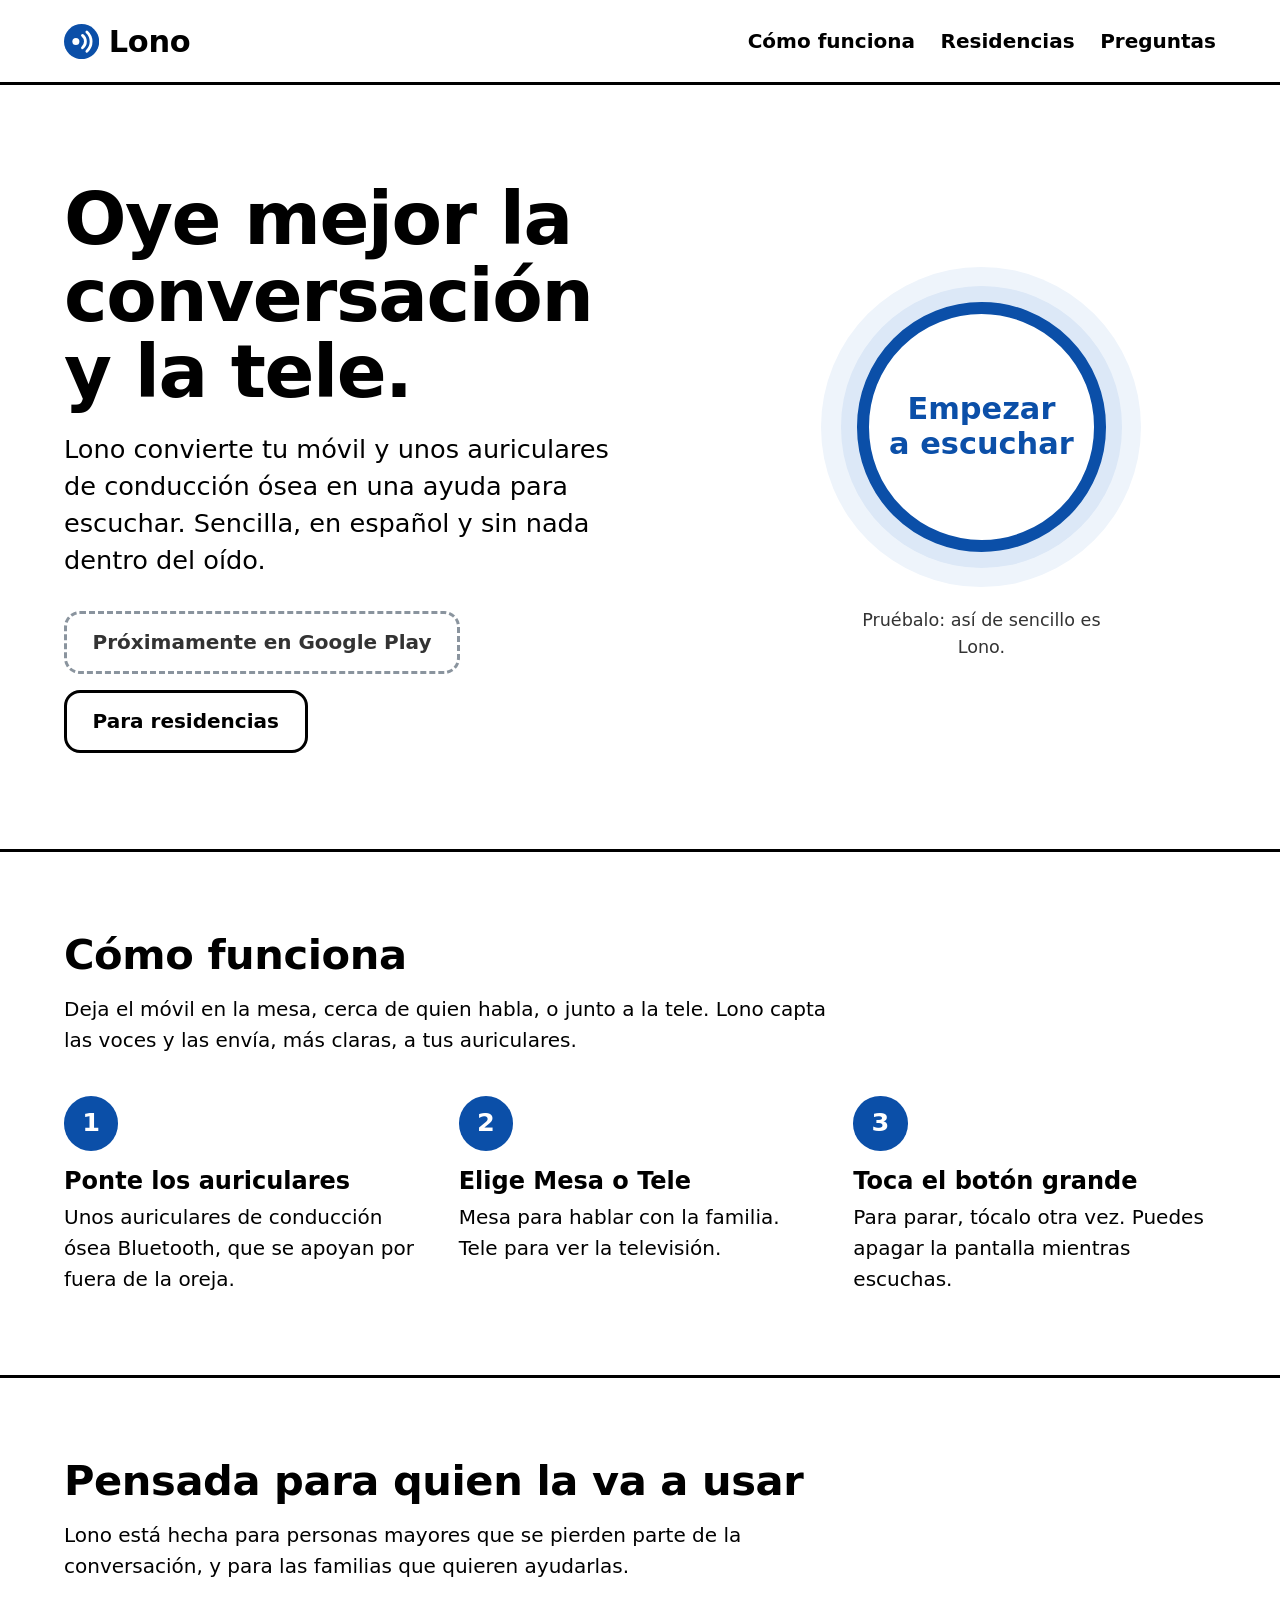
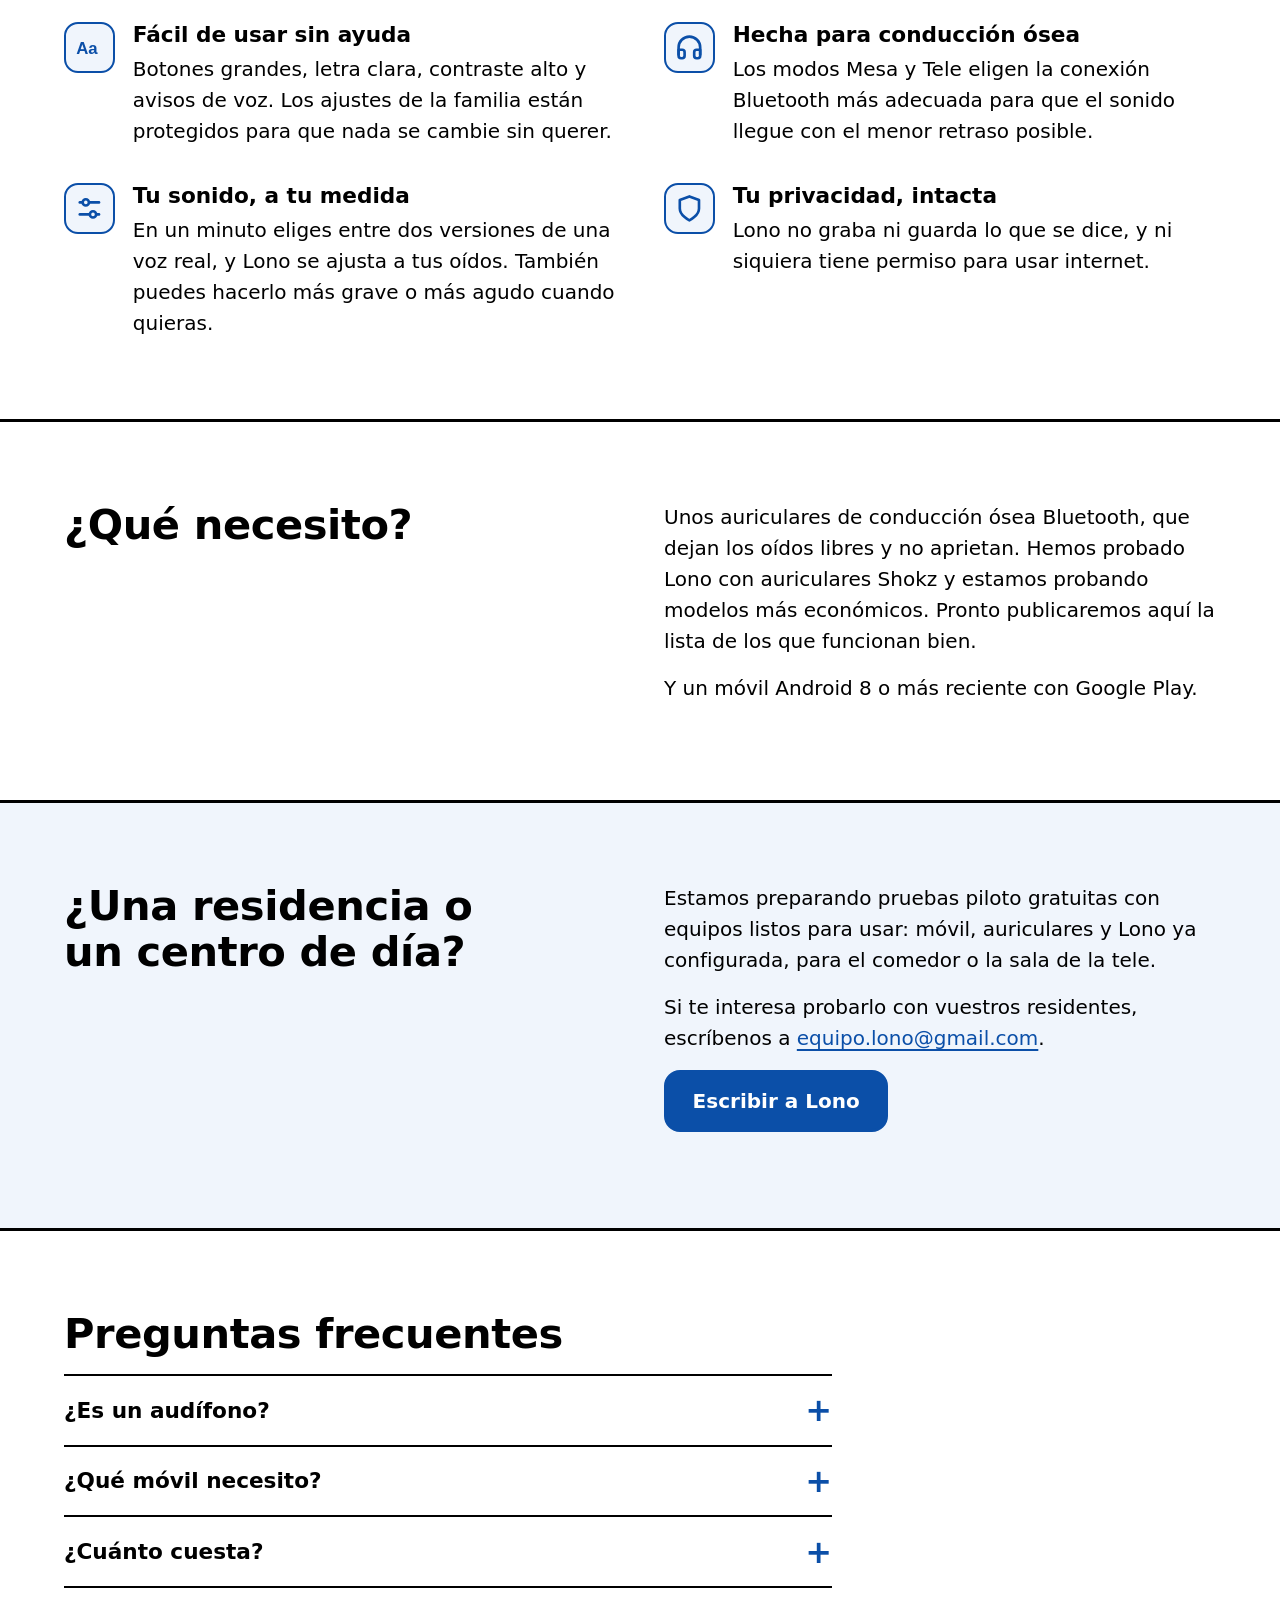
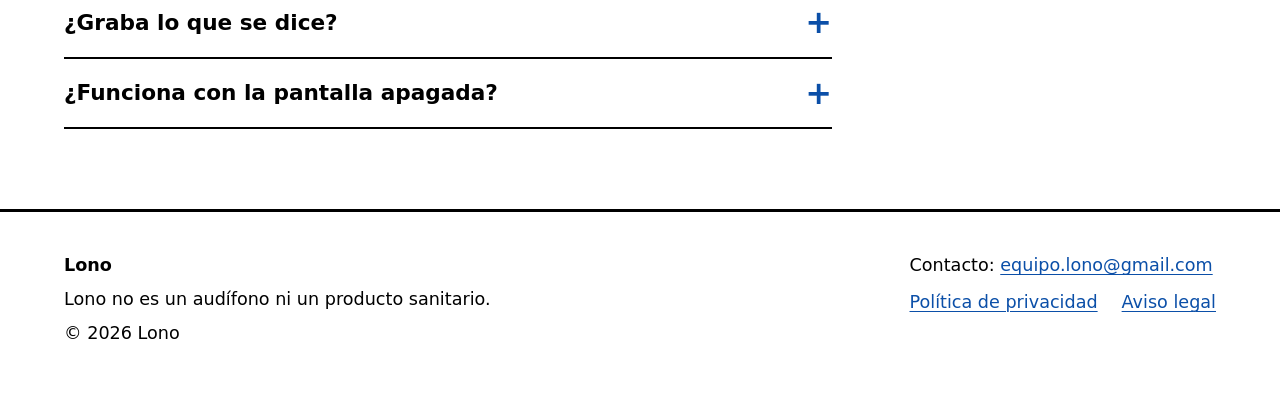
==== index.html @ 9894922c "Add files via upload" ====
<!doctype html>
<html lang="es">
<head>
  <meta charset="utf-8">
  <meta name="viewport" content="width=device-width, initial-scale=1">
  <title>Lono: oye mejor la conversación y la tele</title>
  <meta name="description" content="Lono convierte tu móvil y unos auriculares de conducción ósea en una ayuda para escuchar. Sencilla, en español y pensada para personas mayores.">
  <meta name="theme-color" content="#0B4FA8">
  <link rel="icon" href="favicon.svg" type="image/svg+xml">
  <link rel="stylesheet" href="estilos.css">
</head>
<body>
  <a class="skip" href="#contenido">Saltar al contenido</a>

  <header class="site-header">
    <div class="wrap">
      <a class="brand" href="./" aria-label="Lono, inicio">
        <svg class="brand-mark" viewBox="0 0 40 40" aria-hidden="true">
          <circle cx="20" cy="20" r="20" fill="#0B4FA8"/>
          <circle cx="13.5" cy="20" r="4" fill="#FFFFFF"/>
          <path d="M21 13a9 9 0 0 1 0 14" fill="none" stroke="#FFFFFF" stroke-width="3.2" stroke-linecap="round"/>
          <path d="M26 9a15 15 0 0 1 0 22" fill="none" stroke="#FFFFFF" stroke-width="3.2" stroke-linecap="round"/>
        </svg>
        Lono
      </a>
      <nav class="site-nav" aria-label="Principal">
        <ul>
          <li><a href="#como-funciona">Cómo funciona</a></li>
          <li><a href="#residencias">Residencias</a></li>
          <li><a href="#preguntas">Preguntas</a></li>
        </ul>
      </nav>
    </div>
  </header>

  <main id="contenido">
    <section class="hero" aria-labelledby="titulo">
      <div class="wrap">
        <div>
          <h1 id="titulo">Oye mejor la conversación y la tele.</h1>
          <p class="lead">Lono convierte tu móvil y unos auriculares de conducción ósea en una ayuda para escuchar. Sencilla, en español y sin nada dentro del oído.</p>
          <div class="actions">
            <span class="button button-soon" aria-disabled="true">Próximamente en Google Play</span>
            <a class="button button-quiet" href="#residencias">Para residencias</a>
          </div>
        </div>

        <div class="demo">
          <div class="rings">
            <button class="big-button" type="button" aria-pressed="false">
              <span>
                <span class="stop" aria-hidden="true"></span>
                <span class="label">Empezar<br>a escuchar</span>
              </span>
            </button>
          </div>
          <p class="demo-note" aria-live="polite">Pruébalo: así de sencillo es Lono.</p>
        </div>
      </div>
    </section>

    <section class="section" id="como-funciona" aria-labelledby="titulo-como">
      <div class="wrap">
        <h2 id="titulo-como">Cómo funciona</h2>
        <p class="intro">Deja el móvil en la mesa, cerca de quien habla, o junto a la tele. Lono capta las voces y las envía, más claras, a tus auriculares.</p>
        <ol class="steps">
          <li>
            <h3>Ponte los auriculares</h3>
            <p>Unos auriculares de conducción ósea Bluetooth, que se apoyan por fuera de la oreja.</p>
          </li>
          <li>
            <h3>Elige Mesa o Tele</h3>
            <p>Mesa para hablar con la familia. Tele para ver la televisión.</p>
          </li>
          <li>
            <h3>Toca el botón grande</h3>
            <p>Para parar, tócalo otra vez. Puedes apagar la pantalla mientras escuchas.</p>
          </li>
        </ol>
      </div>
    </section>

    <section class="section" id="para-quien" aria-labelledby="titulo-para">
      <div class="wrap">
        <h2 id="titulo-para">Pensada para quien la va a usar</h2>
        <p class="intro">Lono está hecha para personas mayores que se pierden parte de la conversación, y para las familias que quieren ayudarlas.</p>
        <ul class="features">
          <li>
            <span class="icon" aria-hidden="true">
              <svg viewBox="0 0 24 24"><text x="1" y="17.5" font-size="14" font-weight="700" fill="currentColor" font-family="Atkinson Hyperlegible, Arial, sans-serif">Aa</text></svg>
            </span>
            <div>
              <h3>Fácil de usar sin ayuda</h3>
              <p>Botones grandes, letra clara, contraste alto y avisos de voz. Los ajustes de la familia están protegidos para que nada se cambie sin querer.</p>
            </div>
          </li>
          <li>
            <span class="icon" aria-hidden="true">
              <svg viewBox="0 0 24 24" fill="none" stroke="currentColor" stroke-width="2.2" stroke-linecap="round" stroke-linejoin="round"><path d="M3 18v-6a9 9 0 0 1 18 0v6"/><path d="M21 19a2 2 0 0 1-2 2h-1a2 2 0 0 1-2-2v-3a2 2 0 0 1 2-2h3z"/><path d="M3 19a2 2 0 0 0 2 2h1a2 2 0 0 0 2-2v-3a2 2 0 0 0-2-2H3z"/></svg>
            </span>
            <div>
              <h3>Hecha para conducción ósea</h3>
              <p>Los modos Mesa y Tele eligen la conexión Bluetooth más adecuada para que el sonido llegue con el menor retraso posible.</p>
            </div>
          </li>
          <li>
            <span class="icon" aria-hidden="true">
              <svg viewBox="0 0 24 24" fill="none" stroke="currentColor" stroke-width="2.2" stroke-linecap="round"><line x1="4" y1="7" x2="20" y2="7"/><line x1="4" y1="17" x2="20" y2="17"/><circle cx="9" cy="7" r="2.6" fill="#F0F5FC"/><circle cx="15" cy="17" r="2.6" fill="#F0F5FC"/></svg>
            </span>
            <div>
              <h3>Tu sonido, a tu medida</h3>
              <p>En un minuto eliges entre dos versiones de una voz real, y Lono se ajusta a tus oídos. También puedes hacerlo más grave o más agudo cuando quieras.</p>
            </div>
          </li>
          <li>
            <span class="icon" aria-hidden="true">
              <svg viewBox="0 0 24 24" fill="none" stroke="currentColor" stroke-width="2.2" stroke-linecap="round" stroke-linejoin="round"><path d="M12 22s8-4 8-10V5l-8-3-8 3v7c0 6 8 10 8 10z"/></svg>
            </span>
            <div>
              <h3>Tu privacidad, intacta</h3>
              <p>Lono no graba ni guarda lo que se dice, y ni siquiera tiene permiso para usar internet.</p>
            </div>
          </li>
        </ul>
      </div>
    </section>

    <section class="section" id="auriculares" aria-labelledby="titulo-auriculares">
      <div class="wrap split">
        <h2 id="titulo-auriculares">¿Qué necesito?</h2>
        <div>
          <p>Unos auriculares de conducción ósea Bluetooth, que dejan los oídos libres y no aprietan. Hemos probado Lono con auriculares Shokz y estamos probando modelos más económicos. Pronto publicaremos aquí la lista de los que funcionan bien.</p>
          <p>Y un móvil Android 8 o más reciente con Google Play.</p>
        </div>
      </div>
    </section>

    <section class="section section-tint" id="residencias" aria-labelledby="titulo-residencias">
      <div class="wrap split">
        <h2 id="titulo-residencias">¿Una residencia o un centro de día?</h2>
        <div>
          <p>Estamos preparando pruebas piloto gratuitas con equipos listos para usar: móvil, auriculares y Lono ya configurada, para el comedor o la sala de la tele.</p>
          <p>Si te interesa probarlo con vuestros residentes, escríbenos a <a href="mailto:equipo.lono@gmail.com">equipo.lono@gmail.com</a>.</p>
          <p><a class="button" href="mailto:equipo.lono@gmail.com?subject=Prueba%20piloto%20de%20Lono">Escribir a Lono</a></p>
        </div>
      </div>
    </section>

    <section class="section" id="preguntas" aria-labelledby="titulo-preguntas">
      <div class="wrap">
        <h2 id="titulo-preguntas">Preguntas frecuentes</h2>
        <div class="faq">
          <details>
            <summary>¿Es un audífono?</summary>
            <p>No. Lono no es un audífono ni un producto sanitario, y no diagnostica ni trata la pérdida de audición. Ayuda a oír mejor las conversaciones y la tele. Si notas que oyes peor, consulta a un profesional sanitario.</p>
          </details>
          <details>
            <summary>¿Qué móvil necesito?</summary>
            <p>Un móvil Android 8 o más reciente con Google Play. De momento Lono no está disponible para iPhone.</p>
          </details>
          <details>
            <summary>¿Cuánto cuesta?</summary>
            <p>Se descarga gratis y puedes probarla 14 días con todo incluido. Después puedes seguir usándola 20 minutos al día sin pagar, o desbloquear el uso ilimitado con un único pago de 9,99 €. Sin suscripciones.</p>
          </details>
          <details>
            <summary>¿Graba lo que se dice?</summary>
            <p>No. El sonido se procesa en el propio móvil al momento: no se graba, no se guarda y no se envía a ningún sitio.</p>
          </details>
          <details>
            <summary>¿Funciona con la pantalla apagada?</summary>
            <p>Sí. En algunos móviles hay que permitirlo una vez en los ajustes de batería, eligiendo «sin restricciones» para Lono.</p>
          </details>
        </div>
      </div>
    </section>
  </main>

  <footer class="site-footer">
    <div class="wrap">
      <div>
        <p><strong>Lono</strong></p>
        <p>Lono no es un audífono ni un producto sanitario.</p>
        <p>© 2026 Lono</p>
      </div>
      <div>
        <p>Contacto: <a href="mailto:equipo.lono@gmail.com">equipo.lono@gmail.com</a></p>
        <ul class="footer-links">
          <li><a href="privacidad.html">Política de privacidad</a></li>
          <li><a href="aviso-legal.html">Aviso legal</a></li>
        </ul>
      </div>
    </div>
  </footer>

  <script>
    (function () {
      var demo = document.querySelector(".demo");
      var button = document.querySelector(".big-button");
      var label = button.querySelector(".label");
      var note = document.querySelector(".demo-note");
      button.addEventListener("click", function () {
        var listening = demo.classList.toggle("is-listening");
        button.setAttribute("aria-pressed", listening ? "true" : "false");
        label.innerHTML = listening ? "Parar" : "Empezar<br>a escuchar";
        note.textContent = listening
          ? "Escuchando. Con Lono, ahora oirías la mesa en tus auriculares."
          : "Pruébalo: así de sencillo es Lono.";
      });
    })();
  </script>
</body>
</html>
---- estilos.css ----
/* Lono: hoja de estilos de la web */

@font-face {
  font-family: "Atkinson Hyperlegible";
  src: url("fuentes/atkinson-400.woff2") format("woff2");
  font-weight: 400;
  font-style: normal;
  font-display: swap;
}
@font-face {
  font-family: "Atkinson Hyperlegible";
  src: url("fuentes/atkinson-700.woff2") format("woff2");
  font-weight: 700;
  font-style: normal;
  font-display: swap;
}

:root {
  --ink: #000000;
  --muted: #333333;
  --blue: #0B4FA8;
  --blue-dark: #083B7E;
  --tint: #F0F5FC;
  --ring: #DCE8F7;
  --ring-soft: #EEF4FB;
  --paper: #FFFFFF;
  --line: #000000;
  --measure: 62ch;
  --page: 72rem;
}

*, *::before, *::after { box-sizing: border-box; }

html {
  -webkit-text-size-adjust: 100%;
  scroll-padding-top: 1rem;
}

body {
  margin: 0;
  background: var(--paper);
  color: var(--ink);
  font-family: "Atkinson Hyperlegible", "Segoe UI", system-ui, -apple-system, Roboto, Arial, sans-serif;
  font-size: 1.25rem;
  line-height: 1.55;
}

svg { display: block; max-width: 100%; }

a {
  color: var(--blue);
  text-decoration-thickness: 0.08em;
  text-underline-offset: 0.18em;
}
a:hover { color: var(--blue-dark); }

:focus-visible {
  outline: 4px solid var(--blue);
  outline-offset: 4px;
  border-radius: 6px;
}

.skip {
  position: absolute;
  left: 1rem;
  top: -5rem;
  z-index: 10;
  padding: 0.6rem 1rem;
  border-radius: 10px;
  background: var(--ink);
  color: #FFFFFF;
}
.skip:focus { top: 1rem; color: #FFFFFF; }

.wrap {
  width: min(100% - 2.5rem, var(--page));
  margin-inline: auto;
}

/* Cabecera */

.site-header { border-bottom: 3px solid var(--line); }
.site-header .wrap {
  display: flex;
  flex-wrap: wrap;
  align-items: center;
  justify-content: space-between;
  gap: 1rem 2rem;
  padding-block: 1.1rem;
}

.brand {
  display: inline-flex;
  align-items: center;
  gap: 0.6rem;
  color: var(--ink);
  font-size: 1.9rem;
  font-weight: 700;
  letter-spacing: -0.01em;
  text-decoration: none;
}
.brand:hover { color: var(--ink); }
.brand-mark { width: 2.2rem; height: 2.2rem; }

.site-nav ul {
  display: flex;
  flex-wrap: wrap;
  gap: 0.4rem 1.6rem;
  margin: 0;
  padding: 0;
  list-style: none;
}
.site-nav a {
  padding: 0.3rem 0;
  border-bottom: 3px solid transparent;
  color: var(--ink);
  font-weight: 700;
  text-decoration: none;
}
.site-nav a:hover { border-bottom-color: var(--blue); color: var(--ink); }

/* Portada */

.hero .wrap {
  display: grid;
  grid-template-columns: 1.15fr 0.85fr;
  align-items: center;
  gap: 3rem;
  padding-block: clamp(3rem, 8vw, 6rem);
}
.hero h1 {
  max-width: 14ch;
  text-wrap: balance;
  margin: 0 0 1.25rem;
  font-size: clamp(2.6rem, 6vw, 4.6rem);
  line-height: 1.04;
  letter-spacing: -0.02em;
}
.hero .lead {
  max-width: 34ch;
  margin: 0 0 2rem;
  font-size: clamp(1.3rem, 2.2vw, 1.6rem);
  line-height: 1.45;
}

.actions { display: flex; flex-wrap: wrap; gap: 1rem; }

.button {
  display: inline-flex;
  align-items: center;
  justify-content: center;
  min-height: 3.75rem;
  padding: 0.8rem 1.6rem;
  border: 3px solid var(--blue);
  border-radius: 16px;
  background: var(--blue);
  color: #FFFFFF;
  font: inherit;
  font-size: 1.25rem;
  font-weight: 700;
  text-align: center;
  text-decoration: none;
  cursor: pointer;
}
.button:hover { border-color: var(--blue-dark); background: var(--blue-dark); color: #FFFFFF; }

.button.button-quiet { border-color: var(--line); background: var(--paper); color: var(--ink); }
.button.button-quiet:hover { background: var(--tint); color: var(--ink); }

.button.button-soon {
  border: 3px dashed #8A949E;
  background: var(--paper);
  color: var(--muted);
  cursor: default;
}
.button.button-soon:hover { background: var(--paper); color: var(--muted); }

/* El botón grande de demostración */

.demo {
  display: flex;
  flex-direction: column;
  align-items: center;
  gap: 1.25rem;
}
.rings {
  position: relative;
  display: grid;
  place-items: center;
  width: clamp(15rem, 30vw, 20rem);
  aspect-ratio: 1;
  border-radius: 50%;
}
.rings::before,
.rings::after {
  content: "";
  position: absolute;
  border-radius: 50%;
}
.rings::before { inset: 0; background: var(--ring-soft); }
.rings::after { inset: 6%; background: var(--ring); }

.big-button {
  position: relative;
  z-index: 1;
  display: grid;
  place-items: center;
  width: 78%;
  aspect-ratio: 1;
  padding: 1rem;
  border: clamp(8px, 1.1vw, 12px) solid var(--blue);
  border-radius: 50%;
  background: var(--paper);
  color: var(--blue);
  font: inherit;
  font-size: clamp(1.4rem, 2.4vw, 1.9rem);
  font-weight: 700;
  line-height: 1.15;
  cursor: pointer;
}
.big-button:hover { background: var(--tint); }
.big-button .stop {
  display: none;
  width: 2.6rem;
  height: 2.6rem;
  margin: 0 auto 0.7rem;
  border-radius: 8px;
  background: currentColor;
}

.is-listening .big-button { background: var(--blue); color: #FFFFFF; }
.is-listening .big-button:hover { background: var(--blue-dark); }
.is-listening .big-button .stop { display: block; }
.is-listening .rings::before { animation: pulse 2.4s ease-out infinite; }

@keyframes pulse {
  from { transform: scale(1); opacity: 1; }
  to { transform: scale(1.18); opacity: 0; }
}

.demo-note {
  max-width: 26ch;
  min-height: 3.4em;
  margin: 0;
  color: var(--muted);
  font-size: 1.1rem;
  text-align: center;
}

/* Secciones */

.section {
  padding-block: clamp(3rem, 7vw, 5rem);
  border-top: 3px solid var(--line);
}
.section-tint { background: var(--tint); }
.section h2 {
  text-wrap: balance;
  margin: 0 0 1rem;
  font-size: clamp(1.9rem, 3.6vw, 2.6rem);
  line-height: 1.12;
  letter-spacing: -0.01em;
}
.section .intro { max-width: var(--measure); margin: 0 0 2.5rem; }

/* Pasos: sí son una secuencia, por eso van numerados */

.steps {
  display: grid;
  grid-template-columns: repeat(3, 1fr);
  gap: 2rem;
  margin: 0;
  padding: 0;
  list-style: none;
  counter-reset: step;
}
.steps li { counter-increment: step; }
.steps li::before {
  content: counter(step);
  display: grid;
  place-items: center;
  width: 3.4rem;
  height: 3.4rem;
  margin-bottom: 1rem;
  border-radius: 50%;
  background: var(--blue);
  color: #FFFFFF;
  font-size: 1.6rem;
  font-weight: 700;
}
.steps h3 { margin: 0 0 0.4rem; font-size: 1.5rem; line-height: 1.2; }
.steps p { max-width: 30ch; margin: 0; }

/* Ventajas */

.features {
  display: grid;
  grid-template-columns: repeat(2, 1fr);
  gap: 2.25rem 3rem;
  margin: 0;
  padding: 0;
  list-style: none;
}
.features li {
  display: grid;
  grid-template-columns: auto 1fr;
  align-items: start;
  gap: 1.1rem;
}
.features .icon {
  display: grid;
  place-items: center;
  width: 3.2rem;
  height: 3.2rem;
  border: 2px solid var(--blue);
  border-radius: 14px;
  background: var(--tint);
  color: var(--blue);
}
.features .icon svg { width: 1.8rem; height: 1.8rem; }
.features h3 { margin: 0 0 0.3rem; font-size: 1.35rem; line-height: 1.25; }
.features p { max-width: 40ch; margin: 0; }

/* Texto a dos columnas */

.split {
  display: grid;
  grid-template-columns: 1fr 1fr;
  align-items: start;
  gap: 3rem;
}
.split p { max-width: var(--measure); margin: 0 0 1rem; }

/* Preguntas frecuentes */

.faq { max-width: 48rem; }
.faq details { border-bottom: 2px solid var(--line); }
.faq details:first-of-type { border-top: 2px solid var(--line); }
.faq summary {
  display: flex;
  align-items: center;
  justify-content: space-between;
  gap: 1rem;
  padding: 1.1rem 0;
  font-size: 1.35rem;
  font-weight: 700;
  list-style: none;
  cursor: pointer;
}
.faq summary::-webkit-details-marker { display: none; }
.faq summary::after {
  content: "+";
  flex-shrink: 0;
  color: var(--blue);
  font-size: 2rem;
  line-height: 1;
}
.faq details[open] summary::after { content: "−"; }
.faq details p { max-width: var(--measure); margin: 0 0 1.25rem; }

/* Pie */

.site-footer {
  padding-block: 2.5rem;
  border-top: 3px solid var(--line);
  font-size: 1.1rem;
}
.site-footer .wrap {
  display: flex;
  flex-wrap: wrap;
  justify-content: space-between;
  gap: 1.5rem;
}
.site-footer p { margin: 0 0 0.4rem; }
.footer-links {
  display: flex;
  flex-wrap: wrap;
  gap: 0.5rem 1.5rem;
  margin: 0.6rem 0 0;
  padding: 0;
  list-style: none;
}

/* Páginas legales */

.legal { padding-block: clamp(2.5rem, 6vw, 4rem); }
.legal h1 {
  margin: 0 0 0.75rem;
  font-size: clamp(2.2rem, 4.5vw, 3.2rem);
  line-height: 1.1;
}
.legal .updated { margin: 0 0 2.5rem; color: var(--muted); }
.legal h2 { margin: 2.5rem 0 0.75rem; font-size: 1.6rem; line-height: 1.2; }
.legal p,
.legal li { max-width: var(--measure); }
.legal ul { padding-left: 1.4rem; }
.table-scroll { max-width: 100%; overflow-x: auto; }
.legal table {
  width: 100%;
  min-width: 34rem;
  margin: 1rem 0;
  border-collapse: collapse;
}
.legal th,
.legal td {
  padding: 0.75rem 1rem 0.75rem 0;
  border-bottom: 2px solid var(--line);
  text-align: left;
  vertical-align: top;
}

/* Móviles y tabletas */

@media (max-width: 860px) {
  .hero .wrap { grid-template-columns: 1fr; gap: 2.5rem; }
  .steps,
  .features,
  .split { grid-template-columns: 1fr; }
  .split { gap: 1.5rem; }
}

@media (prefers-reduced-motion: reduce) {
  .is-listening .rings::before { animation: none; }
}
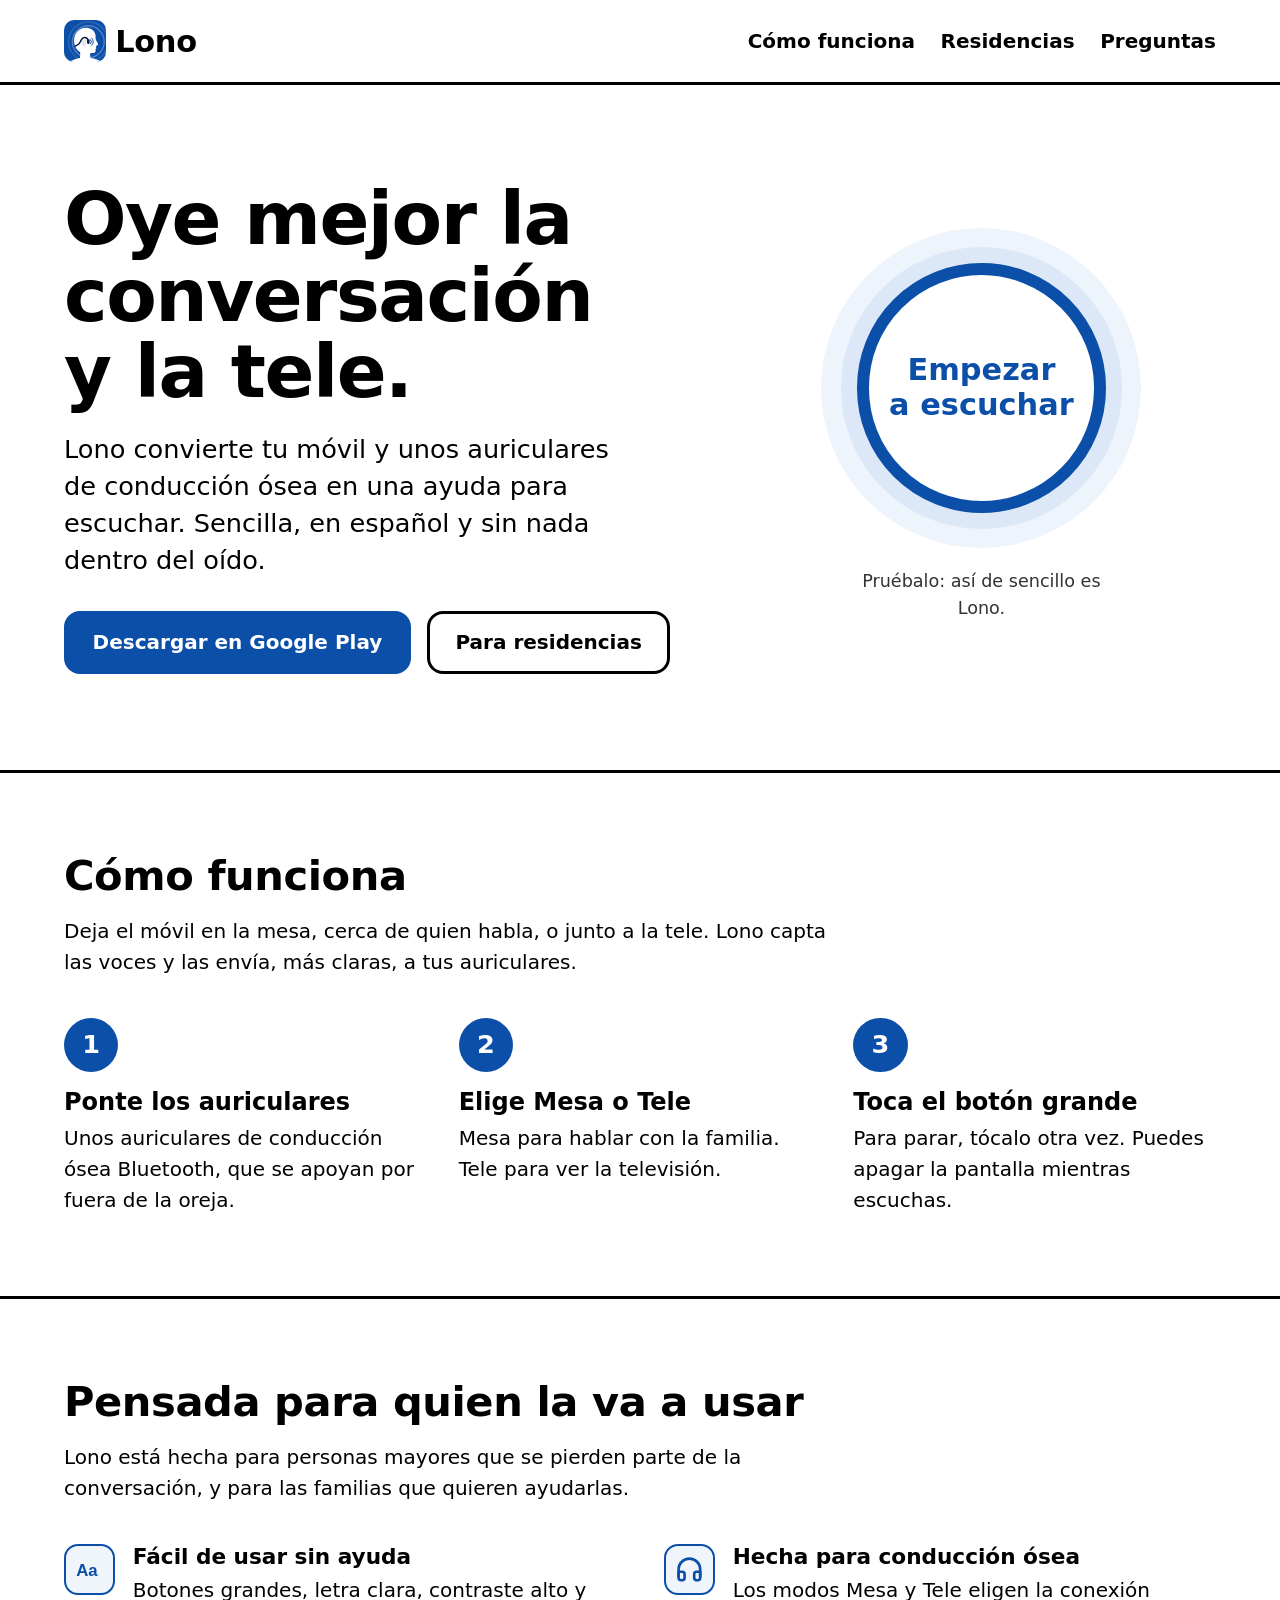
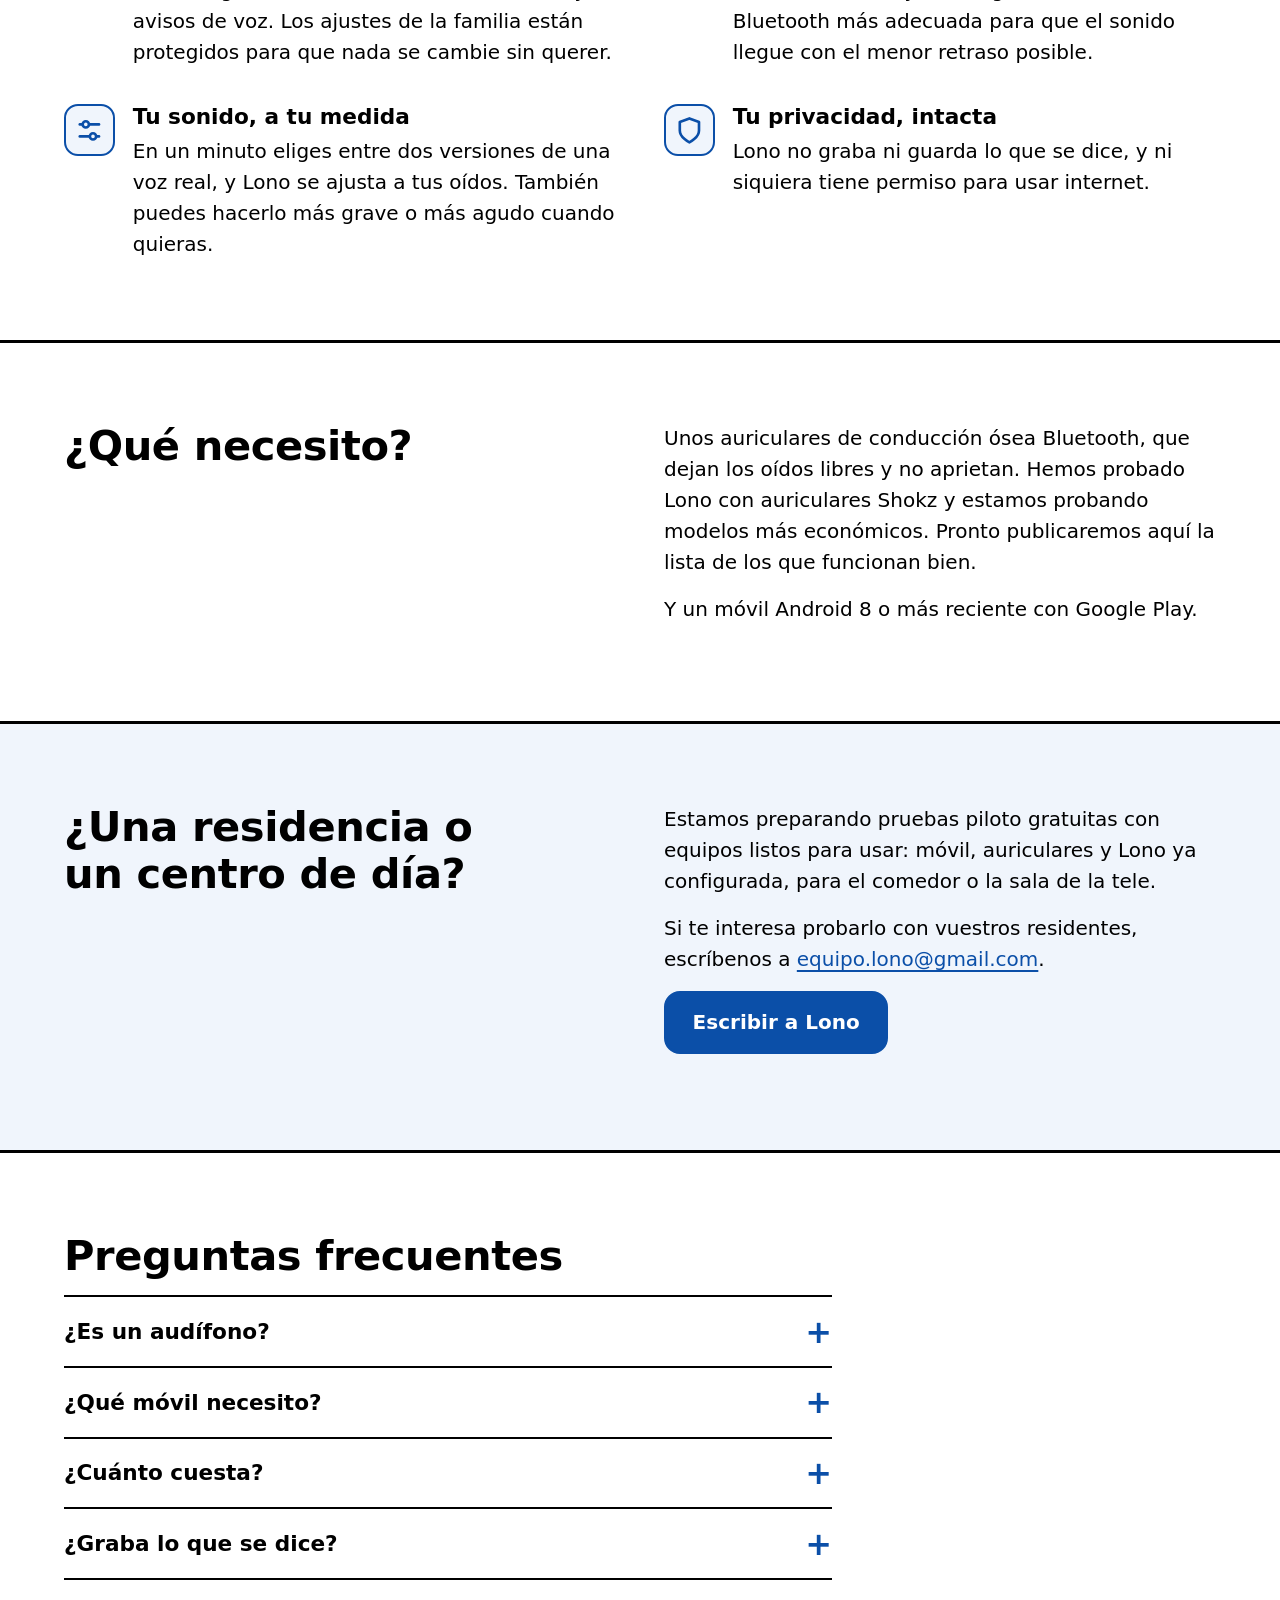
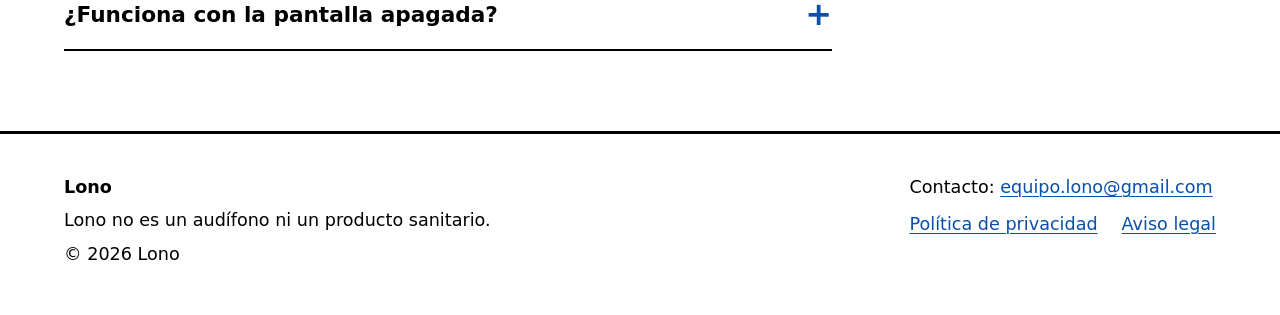
==== commit 7c6a2c6f: "Update index.html" ====
--- a/index.html
+++ b/index.html
@@ -40,7 +40,7 @@
           <h1 id="titulo">Oye mejor la conversación y la tele.</h1>
           <p class="lead">Lono convierte tu móvil y unos auriculares de conducción ósea en una ayuda para escuchar. Sencilla, en español y sin nada dentro del oído.</p>
           <div class="actions">
-            <span class="button button-soon" aria-disabled="true">Próximamente en Google Play</span>
+                     <a class="button" href="https://play.google.com/store/apps/details?id=es.lono.app">Descargar en Google Play</a>
             <a class="button button-quiet" href="#residencias">Para residencias</a>
           </div>
         </div>
@@ -160,7 +160,7 @@
           </details>
           <details>
             <summary>¿Cuánto cuesta?</summary>
-            <p>Se descarga gratis y puedes probarla 14 días con todo incluido. Después puedes seguir usándola 20 minutos al día sin pagar, o desbloquear el uso ilimitado con un único pago de 9,99 €. Sin suscripciones.</p>
+                        <p>Ahora mismo Lono es gratis y completa. Más adelante tendrá una prueba de 14 días y un pago único de 9,99 € para el uso ilimitado, sin suscripciones. Quien la descargue antes la seguirá teniendo completa, sin pagar.</p>
           </details>
           <details>
             <summary>¿Graba lo que se dice?</summary>
--- a/estilos.css
+++ b/estilos.css
@@ -100,7 +100,16 @@
   text-decoration: none;
 }
 .brand:hover { color: var(--ink); }
-.brand-mark { width: 2.2rem; height: 2.2rem; }
+/* El logo: el icono de la app (favicon.svg) sustituye al dibujo antiguo */
+.brand-mark { display: none; }
+.brand::before {
+  content: "";
+  flex-shrink: 0;
+  width: 2.6rem;
+  height: 2.6rem;
+  border-radius: 24%;
+  background: url("favicon.svg") center / cover no-repeat;
+}
 
 .site-nav ul {
   display: flex;
